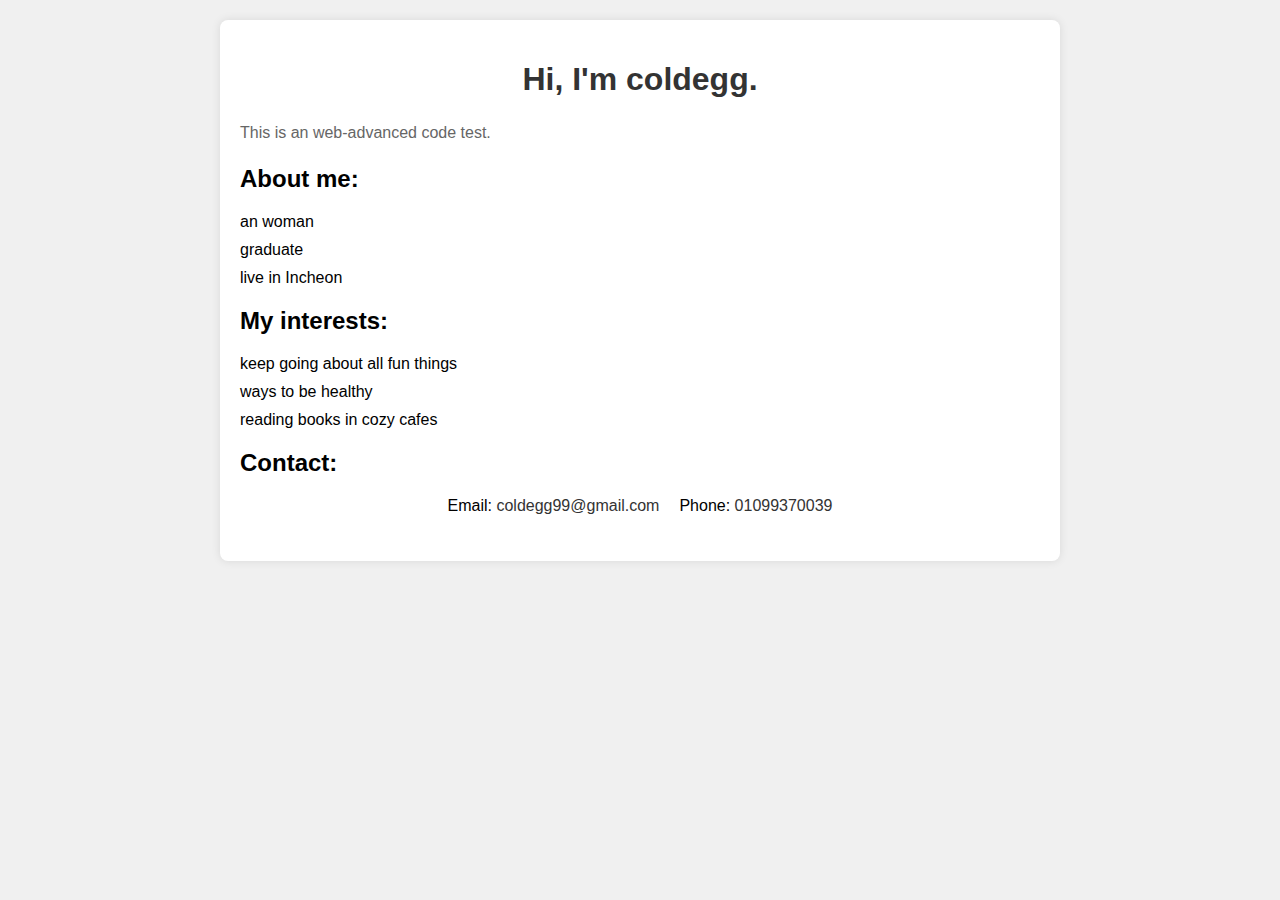
==== index.html @ a4dd649c "new file" ====
<!DOCTYPE html>
<html lang="en">
<head>
    <meta charset="UTF-8">
    <meta name="viewport" content="width=device-width, initial-scale=1.0">
    <title>자기소개</title>
    <style>
        body {
            font-family: Arial, sans-serif;
            margin: 0;
            padding: 0;
            background-color: #f0f0f0;
        }
        .container {
            max-width: 800px;
            margin: 20px auto;
            background-color: #fff;
            padding: 20px;
            border-radius: 8px;
            box-shadow: 0 0 10px rgba(0,0,0,0.1);
        }
        h1 {
            color: #333;
            text-align: center;
        }
        p {
            color: #666;
            line-height: 1.6;
        }
        ul {
            list-style-type: none;
            padding: 0;
        }
        li {
            margin-bottom: 10px;
        }
        .contact-info {
            margin-top: 20px;
        }
        .contact-info ul {
            display: flex;
            justify-content: center;
        }
        .contact-info li {
            margin-right: 20px;
        }
        .contact-info li:last-child {
            margin-right: 0;
        }
        .contact-info a {
            color: #333;
            text-decoration: none;
        }
    </style>
</head>
<body>
    <div class="container">
        <h1>Hi, I'm coldegg.</h1>
        <p>This is an web-advanced code test.</p>
        <h2>About me:</h2>
        <ul>
            <li>an woman</li>
            <li>graduate</li>
            <li>live in Incheon</li>
        </ul>
        <h2>My interests:</h2>
        <ul>
            <li>keep going about all fun things</li>
            <li>ways to be healthy</li>
            <li>reading books in cozy cafes</li>
        </ul>
        <div class="contact-info">
            <h2>Contact:</h2>
            <ul>
                <li>Email: <a href="coldegg99@gmail.com">coldegg99@gmail.com</a></li>
                <li>Phone: <a href="tel:01099370039">01099370039</a></li>
                <!-- 다른 연락 수단을 추가할 수 있습니다. -->
            </ul>
        </div>
    </div>
</body>
</html>
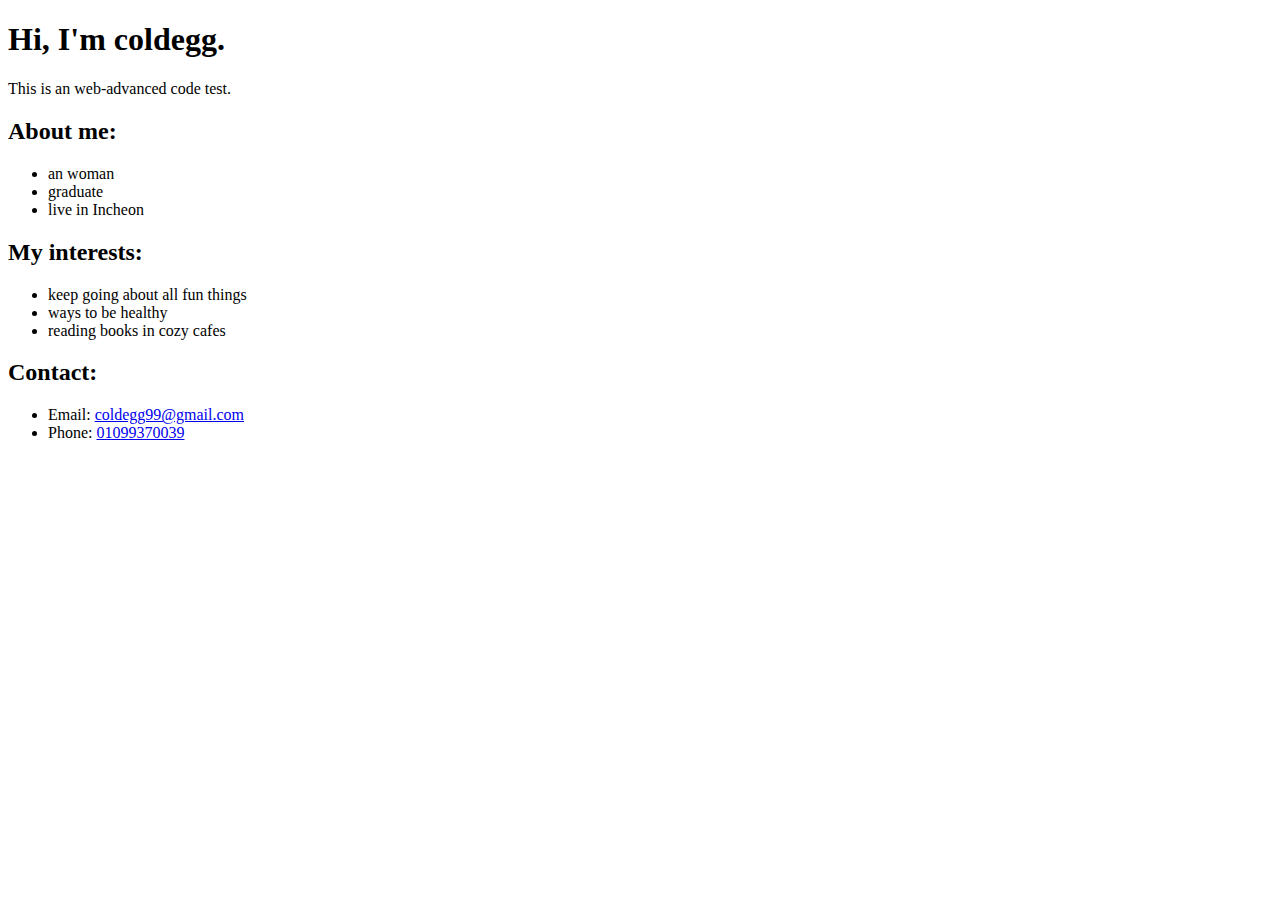
==== commit 5d379b20: "update: css 적용전 html 파일" ====
--- a/index.html
+++ b/index.html
@@ -4,54 +4,7 @@
     <meta charset="UTF-8">
     <meta name="viewport" content="width=device-width, initial-scale=1.0">
     <title>자기소개</title>
-    <style>
-        body {
-            font-family: Arial, sans-serif;
-            margin: 0;
-            padding: 0;
-            background-color: #f0f0f0;
-        }
-        .container {
-            max-width: 800px;
-            margin: 20px auto;
-            background-color: #fff;
-            padding: 20px;
-            border-radius: 8px;
-            box-shadow: 0 0 10px rgba(0,0,0,0.1);
-        }
-        h1 {
-            color: #333;
-            text-align: center;
-        }
-        p {
-            color: #666;
-            line-height: 1.6;
-        }
-        ul {
-            list-style-type: none;
-            padding: 0;
-        }
-        li {
-            margin-bottom: 10px;
-        }
-        .contact-info {
-            margin-top: 20px;
-        }
-        .contact-info ul {
-            display: flex;
-            justify-content: center;
-        }
-        .contact-info li {
-            margin-right: 20px;
-        }
-        .contact-info li:last-child {
-            margin-right: 0;
-        }
-        .contact-info a {
-            color: #333;
-            text-decoration: none;
-        }
-    </style>
+    
 </head>
 <body>
     <div class="container">
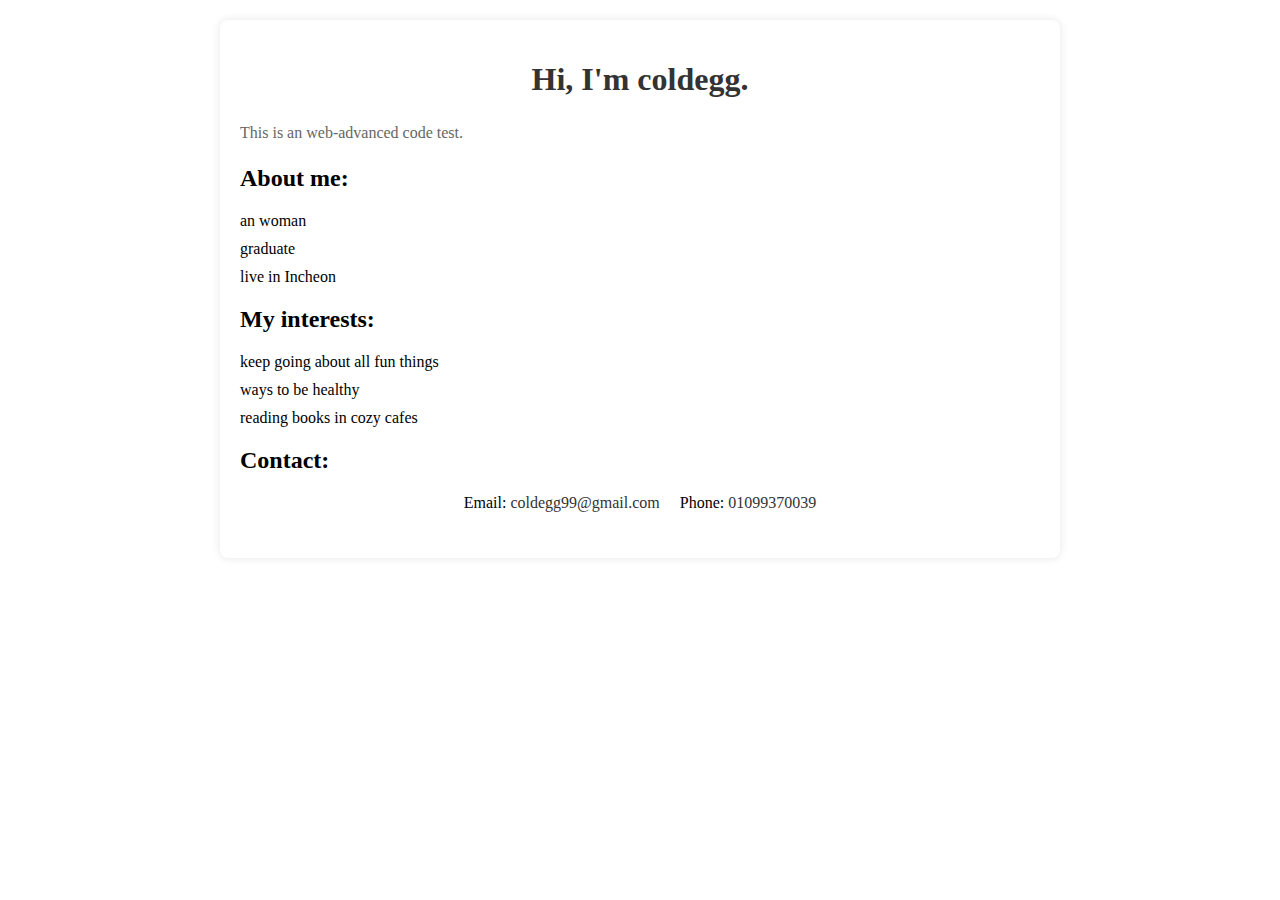
==== commit 9337cb7a: "update: css 적용" ====
--- a/index.html
+++ b/index.html
@@ -3,7 +3,8 @@
 <head>
     <meta charset="UTF-8">
     <meta name="viewport" content="width=device-width, initial-scale=1.0">
-    <title>자기소개</title>
+    <link rel="stylesheet" href="assets/css/main.css"
+    <title></title>
     
 </head>
 <body>
--- a/assets/css/main.css
+++ b/assets/css/main.css
@@ -0,0 +1,48 @@
+<style>
+        body {
+            font-family: Arial, sans-serif;
+            margin: 0;
+            padding: 0;
+            background-color: #f0f0f0;
+        }
+        .container {
+            max-width: 800px;
+            margin: 20px auto;
+            background-color: #fff;
+            padding: 20px;
+            border-radius: 8px;
+            box-shadow: 0 0 10px rgba(0,0,0,0.1);
+        }
+        h1 {
+            color: #333;
+            text-align: center;
+        }
+        p {
+            color: #666;
+            line-height: 1.6;
+        }
+        ul {
+            list-style-type: none;
+            padding: 0;
+        }
+        li {
+            margin-bottom: 10px;
+        }
+        .contact-info {
+            margin-top: 20px;
+        }
+        .contact-info ul {
+            display: flex;
+            justify-content: center;
+        }
+        .contact-info li {
+            margin-right: 20px;
+        }
+        .contact-info li:last-child {
+            margin-right: 0;
+        }
+        .contact-info a {
+            color: #333;
+            text-decoration: none;
+        }
+    </style>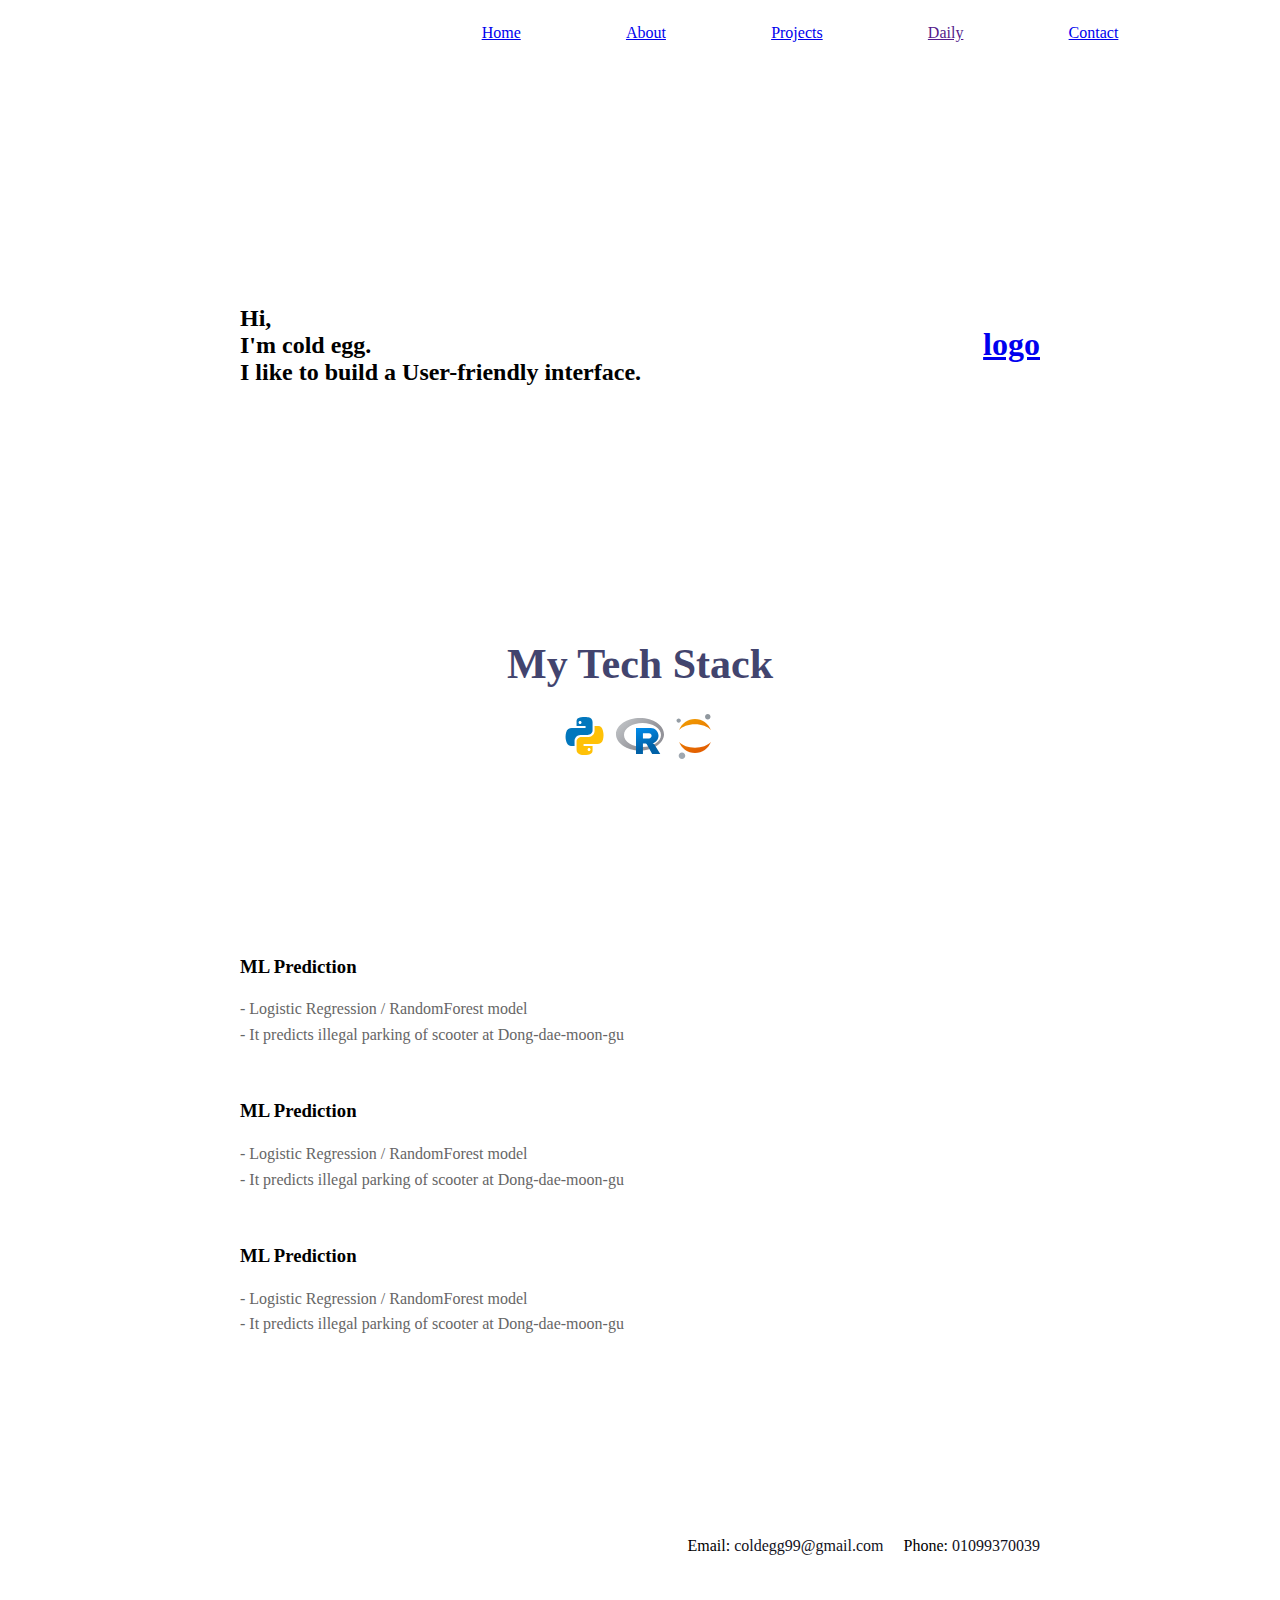
==== commit 78aad7bf: "design: css 적용" ====
--- a/index.html
+++ b/index.html
@@ -3,34 +3,98 @@
 <head>
     <meta charset="UTF-8">
     <meta name="viewport" content="width=device-width, initial-scale=1.0">
-    <link rel="stylesheet" href="assets/css/main.css"
-    <title></title>
+    <link rel="stylesheet" href="assets/css/main.css">
+    <title>EGG</title>
     
 </head>
-<body>
-    <div class="container">
-        <h1>Hi, I'm coldegg.</h1>
-        <p>This is an web-advanced code test.</p>
-        <h2>About me:</h2>
-        <ul>
-            <li>an woman</li>
-            <li>graduate</li>
-            <li>live in Incheon</li>
-        </ul>
-        <h2>My interests:</h2>
-        <ul>
-            <li>keep going about all fun things</li>
-            <li>ways to be healthy</li>
-            <li>reading books in cozy cafes</li>
-        </ul>
-        <div class="contact-info">
-            <h2>Contact:</h2>
-            <ul>
-                <li>Email: <a href="coldegg99@gmail.com">coldegg99@gmail.com</a></li>
-                <li>Phone: <a href="tel:01099370039">01099370039</a></li>
-                <!-- 다른 연락 수단을 추가할 수 있습니다. -->
-            </ul>
+<body class="homepage is-preload">
+    <div id="page-wrapper">
+
+        <!--Header-->
+            <div id="header">
+
+                <!--Nav-->
+                <nav id="nav">
+                    <ul class = "navtab">
+                        <li><a href="index.html">Home</a></li>
+                        <li><a href="#banner">About</a></li>
+                        <li><a href="#projects">Projects</a></li>
+                        <li><a href="">Daily</a></li>
+                        <li><a href="#contact">Contact</a></li>
+                    </ul>
+                </nav> 
+
+                <!--Banner-->
+                <section id="banner">
+                    <div class="logo">
+                        <h1><a href="index.html" id="logo">logo</a></h1>            
+                    </div>
+                    <div class="text">
+                        <h2>Hi,<br>I'm cold egg.<br>I like to build a <strong>User-friendly</strong> interface.
+                        </h2>
+                    </div>
+                </section>
+                           
+            </div>        
+        
+        <!--Carousel-->
+            <section id="stack">
+                <div class="stacklist">
+                    <h2>My Tech Stack</h2>
+                    <img src="images/python_logo.svg">
+                    <img src="images/R_logo.svg">
+                    <img src="images/jupyter_logo.svg">
+                </div>
+            </section>  
+
+        <!--Main-->
+        <section id="projects">
+            <div class="card">
+
+                <article>
+                    <img src="" alt="" />
+                    <header>
+                        <h3>ML Prediction</h3>
+                    </header>
+                    <p>- Logistic Regression / RandomForest model
+                    <br>- It predicts illegal parking of scooter at Dong-dae-moon-gu
+                    </p>
+                </article>
+
+                <article>
+                    <img src="" alt="" />
+                    <header>
+                        <h3>ML Prediction</h3>
+                    </header>
+                    <p>- Logistic Regression / RandomForest model
+                    <br>- It predicts illegal parking of scooter at Dong-dae-moon-gu
+                    </p>
+                </article>
+
+                <article>
+                    <img src="" alt="" />
+                    <header>
+                        <h3>ML Prediction</h3>
+                    </header>
+                    <p>- Logistic Regression / RandomForest model
+                    <br>- It predicts illegal parking of scooter at Dong-dae-moon-gu
+                    </p>
+                </article>
+
+            </div>
+        </section>
+        
+        <div id="contact">
+            <div class="contact-info">
+                <ul>
+                    <li>Email: <a href="coldegg99@gmail.com">coldegg99@gmail.com</a></li>
+                    <li>Phone: <a href="tel:01099370039">01099370039</a></li>
+                    <!-- 다른 연락 수단을 추가할 수 있습니다. -->
+                </ul>
+            </div>
         </div>
+        
     </div>
+    
 </body>
 </html>
--- a/assets/css/main.css
+++ b/assets/css/main.css
@@ -1,18 +1,74 @@
 <style>
+
+        
+
         body {
-            font-family: Arial, sans-serif;
-            margin: 0;
-            padding: 0;
-            background-color: #f0f0f0;
+            line-height:1;
         }
-        .container {
+
+        #page-wrapper {
             max-width: 800px;
             margin: 20px auto;
             background-color: #fff;
-            padding: 20px;
-            border-radius: 8px;
-            box-shadow: 0 0 10px rgba(0,0,0,0.1);
+            padding: 20px;            
         }
+
+          
+        
+    /* nav */
+        
+        #nav {
+            position: absolute;
+            top: 0;
+            left: 0;
+            width: 100%;
+            text-align: center;
+            padding: 1.5em 160px 1.5em 160px;  /* 위 오른 아래 왼 각각의 패딩값 설정 */
+            z-index: 1;
+            overflow: hidden;
+        }
+
+        #nav > ul {
+            line-height: 0px;
+            display: inline-block;
+            margin: 0;
+            
+        }
+      
+        #nav > .navtab > li {
+            display: inline;
+            margin: 36px;
+            text-decoration:none;         
+            border-radius: 0.5em;
+            padding: 0.85em;
+            border: solid 1px transparent;
+            -moz-transition: color 0.35s ease-in-out, border-color 0.35s ease-in-out;
+			-webkit-transition: color 0.35s ease-in-out, border-color 0.35s ease-in-out;
+            -ms-transition: color 0.35s ease-in-out, border-color 0.35s ease-in-out;
+            transition: color 0.35s ease-in-out, border-color 0.35s ease-in-out;
+        }
+
+    /* Banner */ 
+        #banner {
+            margin-top: 265px;
+            margin-bottom: 265px;
+        }    
+
+        .logo {
+            float: right;
+        }
+
+        #stack {
+            color: #42446E;
+            text-align: center;
+            font-family: Poppins;
+            font-size: 28px;
+            font-style: normal;
+            font-weight: 700;
+            line-height: 26px; /* 54.167% */
+            margin-bottom: 155px;
+        }
+
         h1 {
             color: #333;
             text-align: center;
@@ -29,11 +85,11 @@
             margin-bottom: 10px;
         }
         .contact-info {
-            margin-top: 20px;
+            margin-top: 200px;
         }
         .contact-info ul {
             display: flex;
-            justify-content: center;
+            justify-content: right;
         }
         .contact-info li {
             margin-right: 20px;
@@ -42,7 +98,8 @@
             margin-right: 0;
         }
         .contact-info a {
-            color: #333;
+            color: #13121d;
             text-decoration: none;
         }
+        linearGradient
     </style>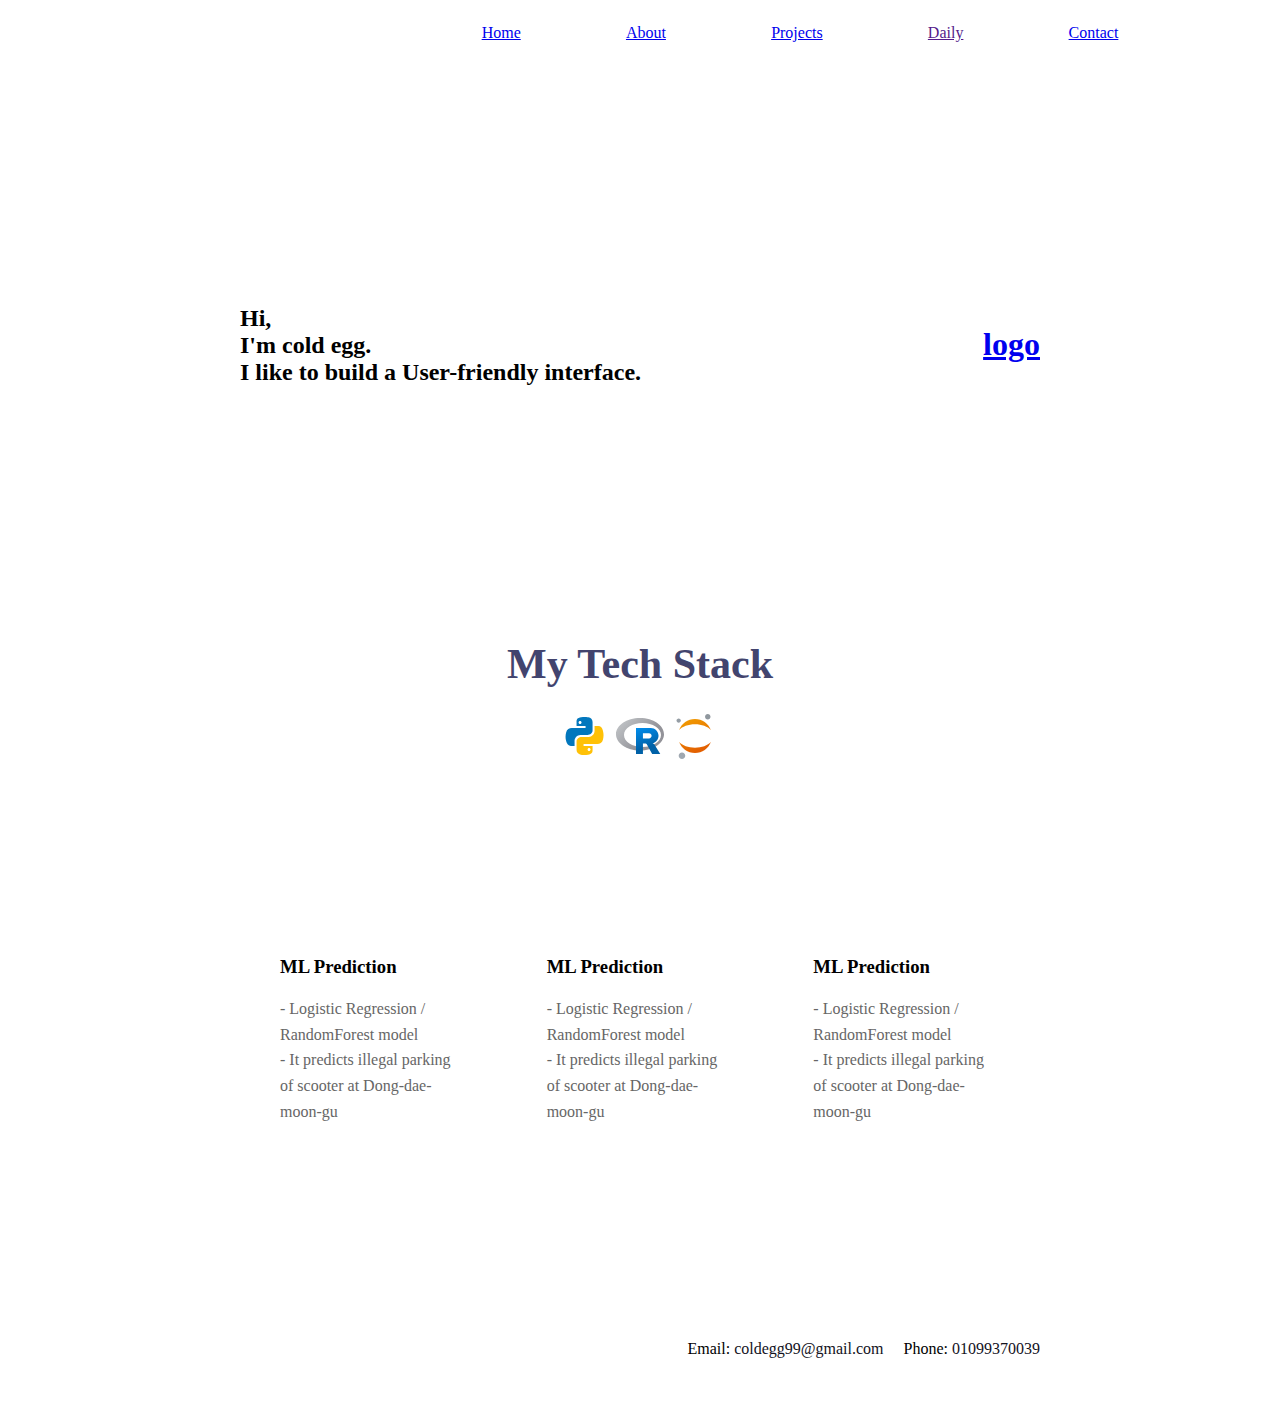
==== commit c0f930b4: "design: css 수정" ====
--- a/index.html
+++ b/index.html
@@ -50,8 +50,8 @@
         <!--Main-->
         <section id="projects">
             <div class="card">
-
-                <article>
+                
+                <article class="coldegg">
                     <img src="" alt="" />
                     <header>
                         <h3>ML Prediction</h3>
@@ -61,7 +61,7 @@
                     </p>
                 </article>
 
-                <article>
+                <article class="coldegg">
                     <img src="" alt="" />
                     <header>
                         <h3>ML Prediction</h3>
@@ -71,7 +71,7 @@
                     </p>
                 </article>
 
-                <article>
+                <article class="coldegg">
                     <img src="" alt="" />
                     <header>
                         <h3>ML Prediction</h3>
--- a/assets/css/main.css
+++ b/assets/css/main.css
@@ -68,6 +68,14 @@
             line-height: 26px; /* 54.167% */
             margin-bottom: 155px;
         }
+        
+        #projects > .card {
+            display: flex;
+        }
+
+        .coldegg {
+            margin: 0 40px;
+        }
 
         h1 {
             color: #333;
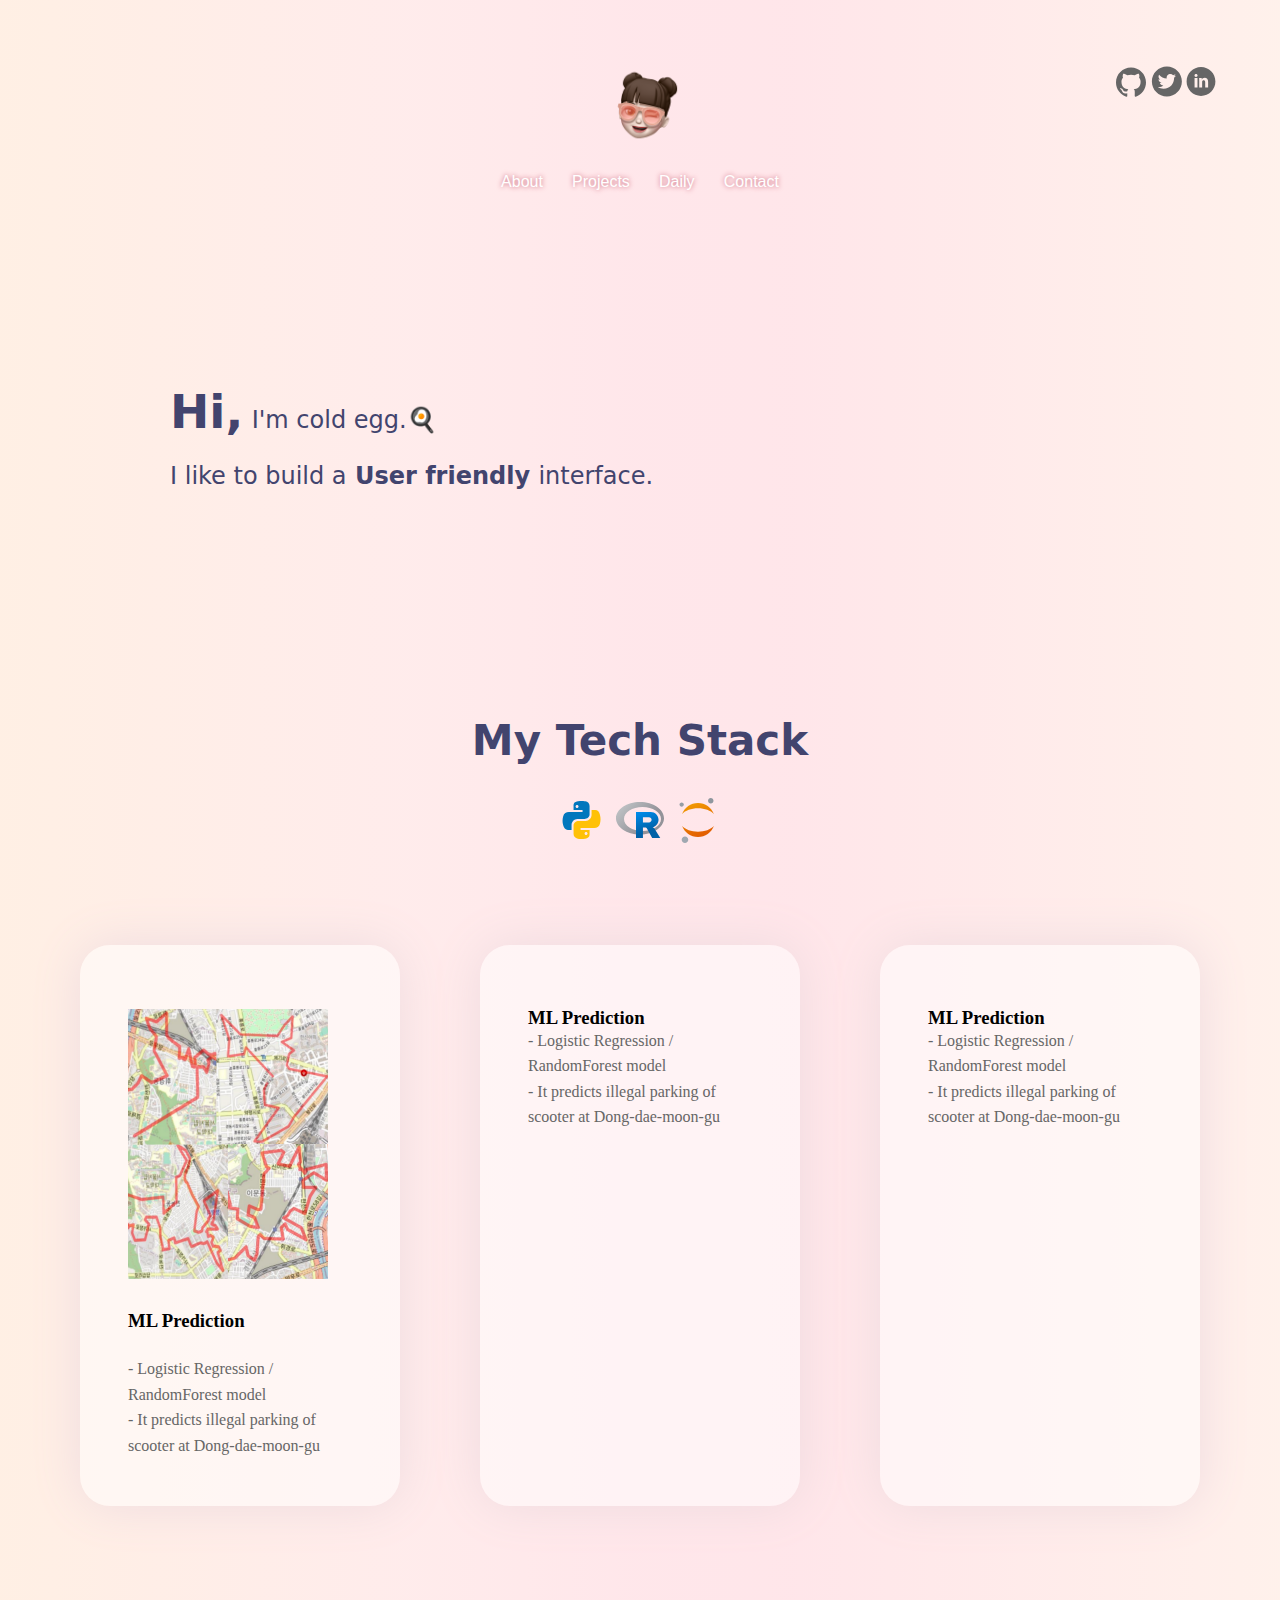
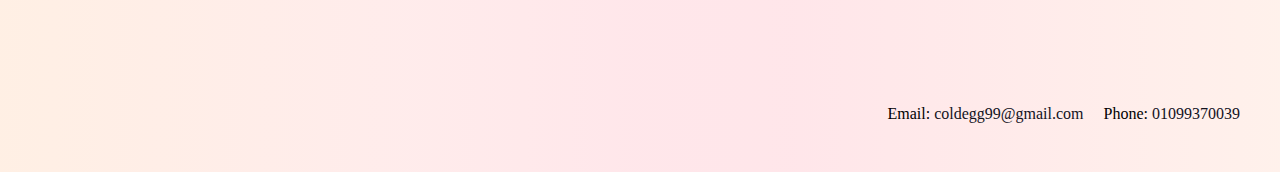
==== commit 538f9565: "new branch" ====
--- a/index.html
+++ b/index.html
@@ -1,100 +1,123 @@
 <!DOCTYPE html>
 <html lang="en">
-<head>
-    <meta charset="UTF-8">
-    <meta name="viewport" content="width=device-width, initial-scale=1.0">
-    <link rel="stylesheet" href="assets/css/main.css">
-    <title>EGG</title>
-    
-</head>
-<body class="homepage is-preload">
-    <div id="page-wrapper">
+   <head>
+      <meta charset="UTF-8" />
+      <meta name="viewport" content="width=device-width, initial-scale=1.0" />
+      <link rel="stylesheet" href="assets/css/main.css" />
+      <link rel="stylesheet" href="assets/css/responsive.css" />
 
-        <!--Header-->
-            <div id="header">
+      <title>EGG</title>
+   </head>
 
-                <!--Nav-->
-                <nav id="nav">
-                    <ul class = "navtab">
-                        <li><a href="index.html">Home</a></li>
-                        <li><a href="#banner">About</a></li>
-                        <li><a href="#projects">Projects</a></li>
-                        <li><a href="">Daily</a></li>
-                        <li><a href="#contact">Contact</a></li>
-                    </ul>
-                </nav> 
+   <body class="homepage is-preload">
+      <div id="page-wrapper">
+         <!--Header-->
+         <div id="header">
+            <!--Nav-->
+            <nav id="nav">
+               <a href="index.html"
+                  ><img src="images/logo_png.png" height="100"
+               /></a>
+               <ul class="navtab">
+                  <li><a href="#banner" style="color: white">About</a></li>
+                  <li><a href="#projects" style="color: white">Projects</a></li>
+                  <li><a href="" style="color: white">Daily</a></li>
+                  <li><a href="#contact" style="color: white">Contact</a></li>
+               </ul>
+            </nav>
 
-                <!--Banner-->
-                <section id="banner">
-                    <div class="logo">
-                        <h1><a href="index.html" id="logo">logo</a></h1>            
-                    </div>
-                    <div class="text">
-                        <h2>Hi,<br>I'm cold egg.<br>I like to build a <strong>User-friendly</strong> interface.
-                        </h2>
-                    </div>
-                </section>
-                           
-            </div>        
-        
-        <!--Carousel-->
+            <!--SNS Link-->
+            <div id="sns">
+               <a href="https://github.com/colde99/colde99"
+                  ><img src="images/github_logo.svg" alt="github"
+               /></a>
+               <a href=""><img src="images/twiter_logo.svg" alt="twiter" /></a>
+               <a href=""
+                  ><img src="images/linkedin_logo.svg" alt="linkedin"
+               /></a>
+            </div>
+         </div>
+
+         <!--Main-->
+         <div id="main-content">
+            <!--Banner-->
+            <section id="banner">
+               <div class="logo"></div>
+               <div class="introduce">
+                  <h2>
+                     <span style="font-size: 47px">Hi,</span>
+                     <span style="font-weight: 200"
+                        >I'm cold egg.🍳<br />
+                        I like to build a</span
+                     >
+                     User friendly
+                     <span style="font-weight: 200">interface.</span>
+                  </h2>
+               </div>
+            </section>
+            <!--Carousel-->
             <section id="stack">
-                <div class="stacklist">
-                    <h2>My Tech Stack</h2>
-                    <img src="images/python_logo.svg">
-                    <img src="images/R_logo.svg">
-                    <img src="images/jupyter_logo.svg">
-                </div>
-            </section>  
+               <h2>My Tech Stack</h2>
+               <div class="stack-item">
+                  <img src="images/python_logo.svg" alt="python" />
+                  <img src="images/R_logo.svg" alt="R" />
+                  <img src="images/jupyter_logo.svg" alt="jupyter" />
+               </div>
+            </section>
 
-        <!--Main-->
-        <section id="projects">
-            <div class="card">
-                
-                <article class="coldegg">
-                    <img src="" alt="" />
-                    <header>
+            <!--Projects-->
+            <section id="projects">
+               <div class="projects-card">
+                  <article class="coldegg">
+                     <img src="" alt="" />
+                     <figure>
+                        <img src="images/project1.png" width="200" />
+                     </figure>
+                     <h3>ML Prediction</h3>
+                     <p>
+                        <br />
+                        - Logistic Regression / RandomForest model <br />- It
+                        predicts illegal parking of scooter at Dong-dae-moon-gu
+                     </p>
+                  </article>
+
+                  <article class="coldegg">
+                     <img src="" alt="" />
+                     <h3>ML Prediction</h3>
+                     <p>
+                        - Logistic Regression / RandomForest model <br />- It
+                        predicts illegal parking of scooter at Dong-dae-moon-gu
+                     </p>
+                  </article>
+
+                  <article class="coldegg">
+                     <img src="" alt="" />
+                     <header>
                         <h3>ML Prediction</h3>
-                    </header>
-                    <p>- Logistic Regression / RandomForest model
-                    <br>- It predicts illegal parking of scooter at Dong-dae-moon-gu
-                    </p>
-                </article>
+                     </header>
+                     <p>
+                        - Logistic Regression / RandomForest model <br />- It
+                        predicts illegal parking of scooter at Dong-dae-moon-gu
+                     </p>
+                  </article>
+               </div>
+            </section>
+         </div>
 
-                <article class="coldegg">
-                    <img src="" alt="" />
-                    <header>
-                        <h3>ML Prediction</h3>
-                    </header>
-                    <p>- Logistic Regression / RandomForest model
-                    <br>- It predicts illegal parking of scooter at Dong-dae-moon-gu
-                    </p>
-                </article>
-
-                <article class="coldegg">
-                    <img src="" alt="" />
-                    <header>
-                        <h3>ML Prediction</h3>
-                    </header>
-                    <p>- Logistic Regression / RandomForest model
-                    <br>- It predicts illegal parking of scooter at Dong-dae-moon-gu
-                    </p>
-                </article>
-
+         <div id="contact">
+            <div class="contact-info">
+               <ul>
+                  <li>
+                     Email:
+                     <a href="mailto:coldegg99@gmail.com"
+                        >coldegg99@gmail.com</a
+                     >
+                  </li>
+                  <li>Phone: <a href="tel:010-9937-0039">01099370039</a></li>
+                  <!-- 다른 연락 수단을 추가할 수 있습니다. -->
+               </ul>
             </div>
-        </section>
-        
-        <div id="contact">
-            <div class="contact-info">
-                <ul>
-                    <li>Email: <a href="coldegg99@gmail.com">coldegg99@gmail.com</a></li>
-                    <li>Phone: <a href="tel:01099370039">01099370039</a></li>
-                    <!-- 다른 연락 수단을 추가할 수 있습니다. -->
-                </ul>
-            </div>
-        </div>
-        
-    </div>
-    
-</body>
+         </div>
+      </div>
+   </body>
 </html>
--- a/assets/css/main.css
+++ b/assets/css/main.css
@@ -1,113 +1,166 @@
-<style>
+* {
+   margin: 0;
+}
 
-        
+body {
+   line-height: 1;
+   background: rgb(255, 127, 33);
+   background: linear-gradient(
+      90deg,
+      rgba(255, 127, 33, 0.1226541642047444) 0%,
+      rgba(255, 95, 95, 0.12) 32%,
+      rgba(255, 55, 86, 0.12) 49%,
+      rgba(255, 48, 80, 0.12) 62%,
+      rgba(255, 139, 92, 0.1226541642047444) 100%
+   );
+}
 
-        body {
-            line-height:1;
-        }
+#page-wrapper {
+   max-width: 1200px;
+   margin: 20px auto;
+   padding: 20px;
+}
 
-        #page-wrapper {
-            max-width: 800px;
-            margin: 20px auto;
-            background-color: #fff;
-            padding: 20px;            
-        }
+#header {
+   position: relative;
+}
 
-          
-        
-    /* nav */
-        
-        #nav {
-            position: absolute;
-            top: 0;
-            left: 0;
-            width: 100%;
-            text-align: center;
-            padding: 1.5em 160px 1.5em 160px;  /* 위 오른 아래 왼 각각의 패딩값 설정 */
-            z-index: 1;
-            overflow: hidden;
-        }
+/* nav */
 
-        #nav > ul {
-            line-height: 0px;
-            display: inline-block;
-            margin: 0;
-            
-        }
-      
-        #nav > .navtab > li {
-            display: inline;
-            margin: 36px;
-            text-decoration:none;         
-            border-radius: 0.5em;
-            padding: 0.85em;
-            border: solid 1px transparent;
-            -moz-transition: color 0.35s ease-in-out, border-color 0.35s ease-in-out;
-			-webkit-transition: color 0.35s ease-in-out, border-color 0.35s ease-in-out;
-            -ms-transition: color 0.35s ease-in-out, border-color 0.35s ease-in-out;
-            transition: color 0.35s ease-in-out, border-color 0.35s ease-in-out;
-        }
+#nav {
+   position: absolute;
+   left: 50%;
+   transform: translateX(-50%);
+   text-align: center;
+   padding: 1.5em 0px 1.5em 0px; /* 위 오른 아래 왼 각각의 패딩값 설정 */
+   overflow: hidden;
+}
 
-    /* Banner */ 
-        #banner {
-            margin-top: 265px;
-            margin-bottom: 265px;
-        }    
+#nav > ul {
+   line-height: 0px;
+   display: flex;
+   margin: 0;
 
-        .logo {
-            float: right;
-        }
+   /* clear: both; */
+}
 
-        #stack {
-            color: #42446E;
-            text-align: center;
-            font-family: Poppins;
-            font-size: 28px;
-            font-style: normal;
-            font-weight: 700;
-            line-height: 26px; /* 54.167% */
-            margin-bottom: 155px;
-        }
-        
-        #projects > .card {
-            display: flex;
-        }
+#nav > .navtab > li {
+   flex: 1;
+   text-decoration-line: none;
+   /* float: left; */
+   /* display: inline; */
+   /* margin: 36px; */
+   border-radius: 0.5em;
+   padding: 0.85em;
+   border: solid 1px transparent;
+   -moz-transition: color 0.35s ease-in-out, border-color 0.35s ease-in-out;
+   -webkit-transition: color 0.35s ease-in-out, border-color 0.35s ease-in-out;
+   -ms-transition: color 0.35s ease-in-out, border-color 0.35s ease-in-out;
+   transition: color 0.35s ease-in-out, border-color 0.35s ease-in-out;
+}
 
-        .coldegg {
-            margin: 0 40px;
-        }
+.navtab > li a {
+   font-family: Verdana, Geneva, Tahoma, sans-serif;
+   text-decoration: none;
+   text-shadow: 0px 0px 5px rgb(199, 93, 114);
+}
 
-        h1 {
-            color: #333;
-            text-align: center;
-        }
-        p {
-            color: #666;
-            line-height: 1.6;
-        }
-        ul {
-            list-style-type: none;
-            padding: 0;
-        }
-        li {
-            margin-bottom: 10px;
-        }
-        .contact-info {
-            margin-top: 200px;
-        }
-        .contact-info ul {
-            display: flex;
-            justify-content: right;
-        }
-        .contact-info li {
-            margin-right: 20px;
-        }
-        .contact-info li:last-child {
-            margin-right: 0;
-        }
-        .contact-info a {
-            color: #13121d;
-            text-decoration: none;
-        }
-        linearGradient
-    </style>+/* SNS Link*/
+#sns {
+   position: absolute;
+   right: 0;
+   padding: 1.5em;
+}
+
+#main-content {
+   border-radius: 80px;
+   margin: 100px auto;
+}
+
+/* Banner */
+#banner {
+   padding: 30px;
+   margin-top: 250px;
+   margin-bottom: 250px;
+}
+
+.logo {
+   float: right;
+}
+
+.introduce {
+   position: relative;
+   top: 50px;
+   left: 100px;
+   font-family: system-ui, -apple-system, BlinkMacSystemFont, "Segoe UI", Roboto,
+      Oxygen, Ubuntu, Cantarell, "Open Sans", "Helvetica Neue", sans-serif;
+   line-height: 1.8;
+   color: #42446e;
+}
+
+#stack {
+   color: #42446e;
+   text-align: center;
+   font-family: system-ui, -apple-system, BlinkMacSystemFont, "Segoe UI", Roboto,
+      Oxygen, Ubuntu, Cantarell, "Open Sans", "Helvetica Neue", sans-serif;
+   font-size: 28px;
+   font-weight: 700;
+   line-height: 26px; /* 54.167% */
+   margin-bottom: 55px;
+}
+
+#stack > .stack-item {
+   padding: 1.5em;
+}
+
+#projects > .projects-card {
+   display: flex;
+}
+
+#projects > .projects-card > .coldegg {
+   padding: 48px;
+   border-radius: 30px;
+   background-color: rgba(255, 255, 255, 0.5);
+   box-shadow: 0px 0px 50px rgb(239, 219, 223);
+}
+
+.coldegg {
+   margin: 0 40px;
+}
+
+.coldegg > figure {
+   margin-bottom: 30px;
+}
+
+h1 {
+   color: #333;
+   text-align: center;
+}
+p {
+   color: #666;
+   line-height: 1.6;
+}
+ul {
+   list-style-type: none;
+   padding: 0;
+}
+li {
+   margin-bottom: 10px;
+}
+.contact-info {
+   margin-top: 200px;
+}
+.contact-info ul {
+   display: flex;
+   justify-content: right;
+}
+.contact-info li {
+   margin-right: 20px;
+}
+.contact-info li:last-child {
+   margin-right: 0;
+}
+.contact-info a {
+   color: #13121d;
+   text-decoration: none;
+}
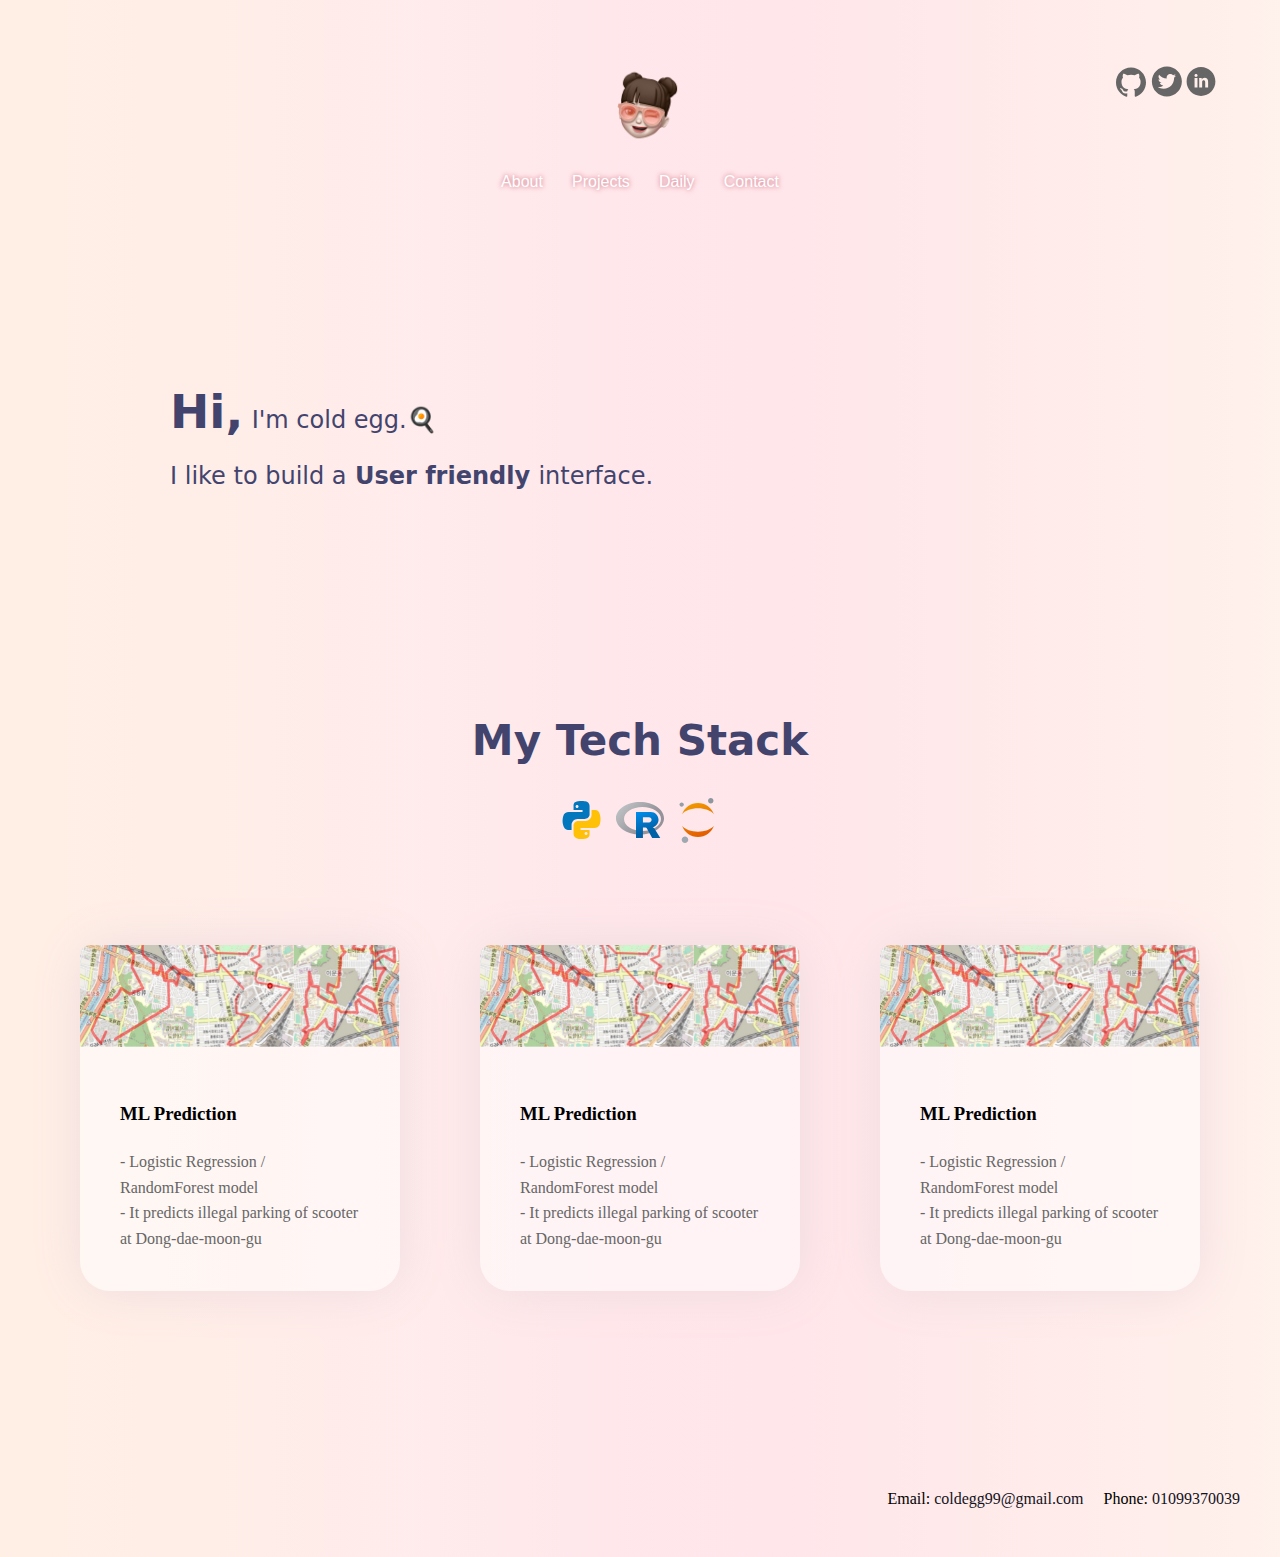
==== commit 1a38b750: "design: UI 및 효과 변경" ====
--- a/index.html
+++ b/index.html
@@ -68,37 +68,43 @@
             <!--Projects-->
             <section id="projects">
                <div class="projects-card">
-                  <article class="coldegg">
-                     <img src="" alt="" />
-                     <figure>
-                        <img src="images/project1.png" width="200" />
-                     </figure>
-                     <h3>ML Prediction</h3>
-                     <p>
-                        <br />
-                        - Logistic Regression / RandomForest model <br />- It
-                        predicts illegal parking of scooter at Dong-dae-moon-gu
-                     </p>
+                  <article class="card">
+                     <div class="thumnail"></div>
+                     <div class="text">
+                        <h3>ML Prediction</h3>
+                        <p>
+                           <br />
+                           - Logistic Regression / RandomForest model <br />- It
+                           predicts illegal parking of scooter at
+                           Dong-dae-moon-gu
+                        </p>
+                     </div>
                   </article>
 
-                  <article class="coldegg">
-                     <img src="" alt="" />
-                     <h3>ML Prediction</h3>
-                     <p>
-                        - Logistic Regression / RandomForest model <br />- It
-                        predicts illegal parking of scooter at Dong-dae-moon-gu
-                     </p>
+                  <article class="card">
+                     <div class="thumnail"></div>
+                     <div class="text">
+                        <h3>ML Prediction</h3>
+                        <p>
+                           <br />
+                           - Logistic Regression / RandomForest model <br />- It
+                           predicts illegal parking of scooter at
+                           Dong-dae-moon-gu
+                        </p>
+                     </div>
                   </article>
 
-                  <article class="coldegg">
-                     <img src="" alt="" />
-                     <header>
+                  <article class="card">
+                     <div class="thumnail"></div>
+                     <div class="text">
                         <h3>ML Prediction</h3>
-                     </header>
-                     <p>
-                        - Logistic Regression / RandomForest model <br />- It
-                        predicts illegal parking of scooter at Dong-dae-moon-gu
-                     </p>
+                        <p>
+                           <br />
+                           - Logistic Regression / RandomForest model <br />- It
+                           predicts illegal parking of scooter at
+                           Dong-dae-moon-gu
+                        </p>
+                     </div>
                   </article>
                </div>
             </section>
--- a/assets/css/main.css
+++ b/assets/css/main.css
@@ -53,16 +53,20 @@
    border-radius: 0.5em;
    padding: 0.85em;
    border: solid 1px transparent;
-   -moz-transition: color 0.35s ease-in-out, border-color 0.35s ease-in-out;
+   /*-moz-transition: color 0.35s ease-in-out, border-color 0.35s ease-in-out;
    -webkit-transition: color 0.35s ease-in-out, border-color 0.35s ease-in-out;
    -ms-transition: color 0.35s ease-in-out, border-color 0.35s ease-in-out;
-   transition: color 0.35s ease-in-out, border-color 0.35s ease-in-out;
+   transition: color 0.35s ease-in-out, border-color 0.35s ease-in-out;*/
 }
 
 .navtab > li a {
    font-family: Verdana, Geneva, Tahoma, sans-serif;
    text-decoration: none;
    text-shadow: 0px 0px 5px rgb(199, 93, 114);
+}
+
+.navtab > li:hover a {
+   text-shadow: 0px 0px 5px rgb(255, 213, 213);
 }
 
 /* SNS Link*/
@@ -117,19 +121,30 @@
    display: flex;
 }
 
-#projects > .projects-card > .coldegg {
-   padding: 48px;
+#projects > .projects-card > .card {
    border-radius: 30px;
    background-color: rgba(255, 255, 255, 0.5);
    box-shadow: 0px 0px 50px rgb(239, 219, 223);
 }
 
-.coldegg {
+.card {
    margin: 0 40px;
 }
 
-.coldegg > figure {
-   margin-bottom: 30px;
+.card > .thumnail {
+   width: 100%;
+   height: 120px;
+   /* 위쪽 둥글게 둥글게 */
+   border-top-left-radius: 10px;
+   border-top-right-radius: 10px;
+   /* 배경 이미지 가운데 정렬, 가득차게 */
+   background-image: url("/images/project1.png");
+   background-position: center;
+   background-size: cover;
+}
+
+.card > .text {
+   padding: 40px;
 }
 
 h1 {
